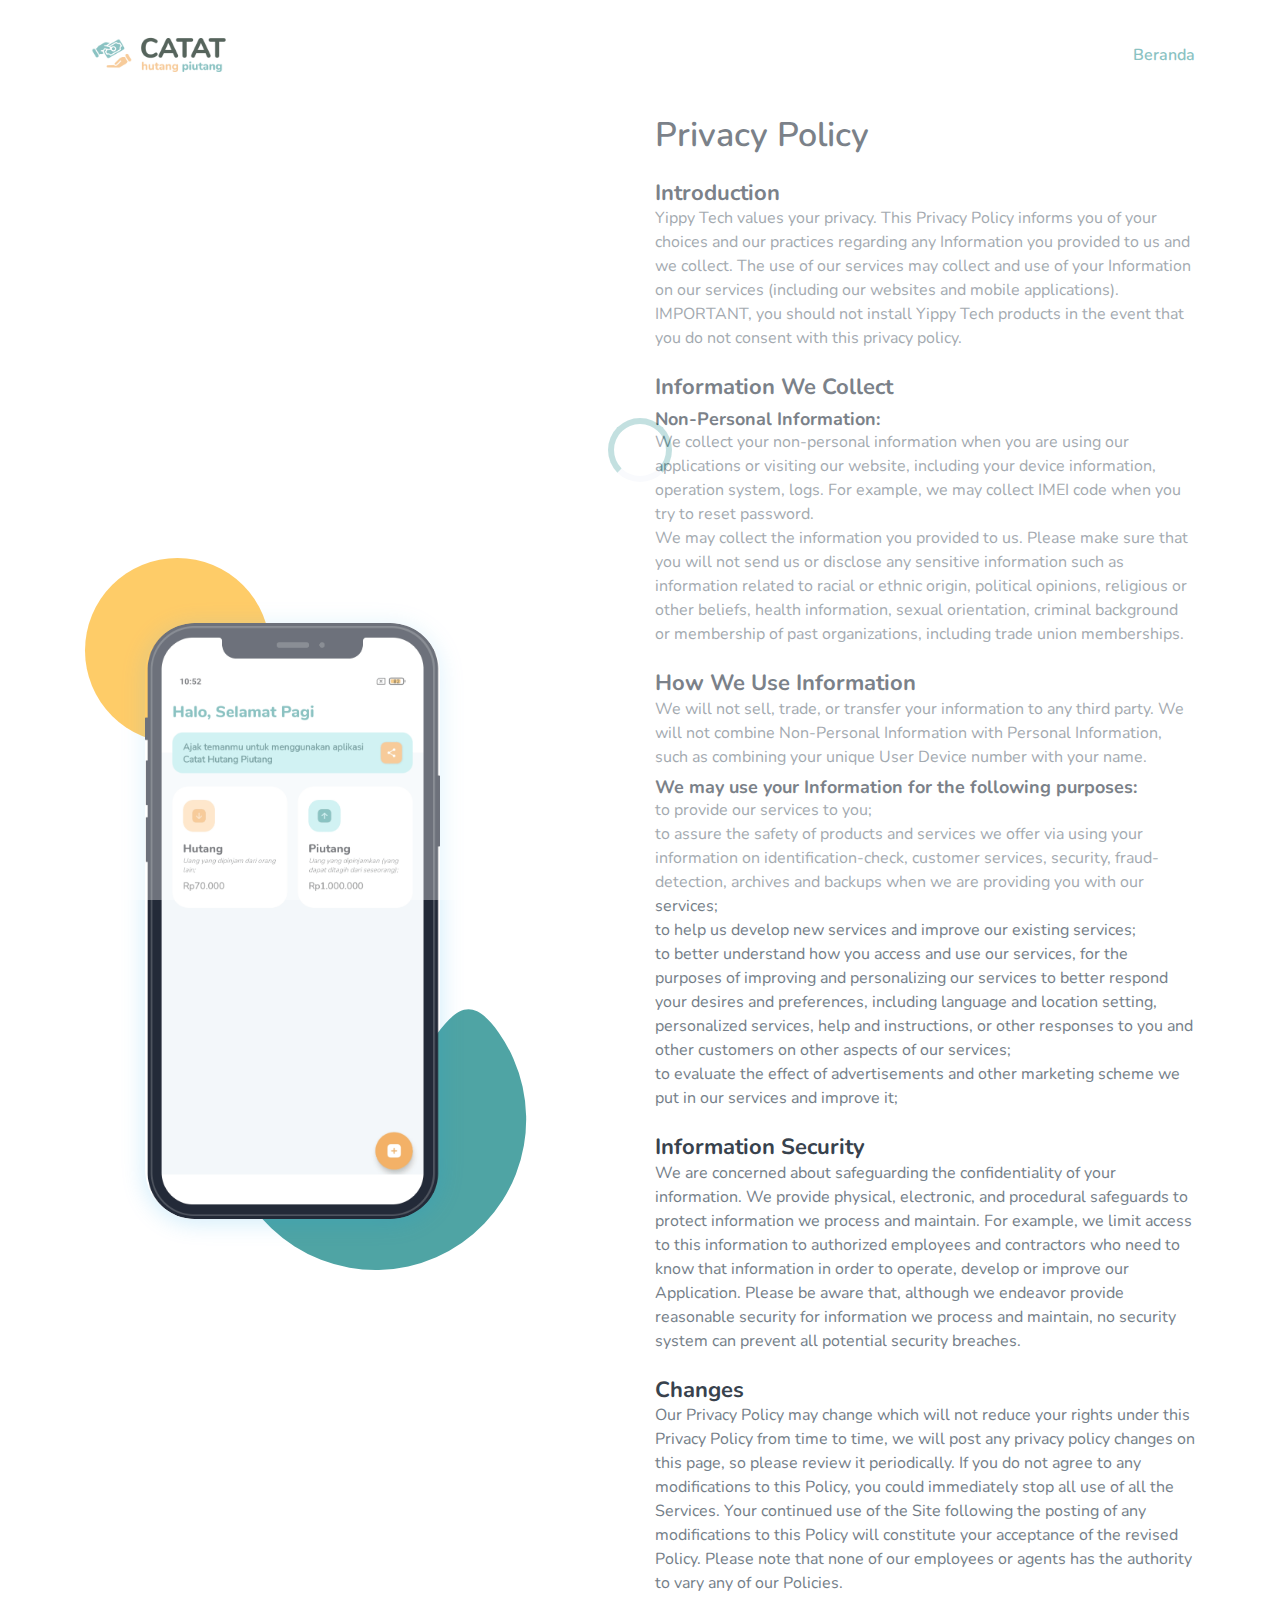
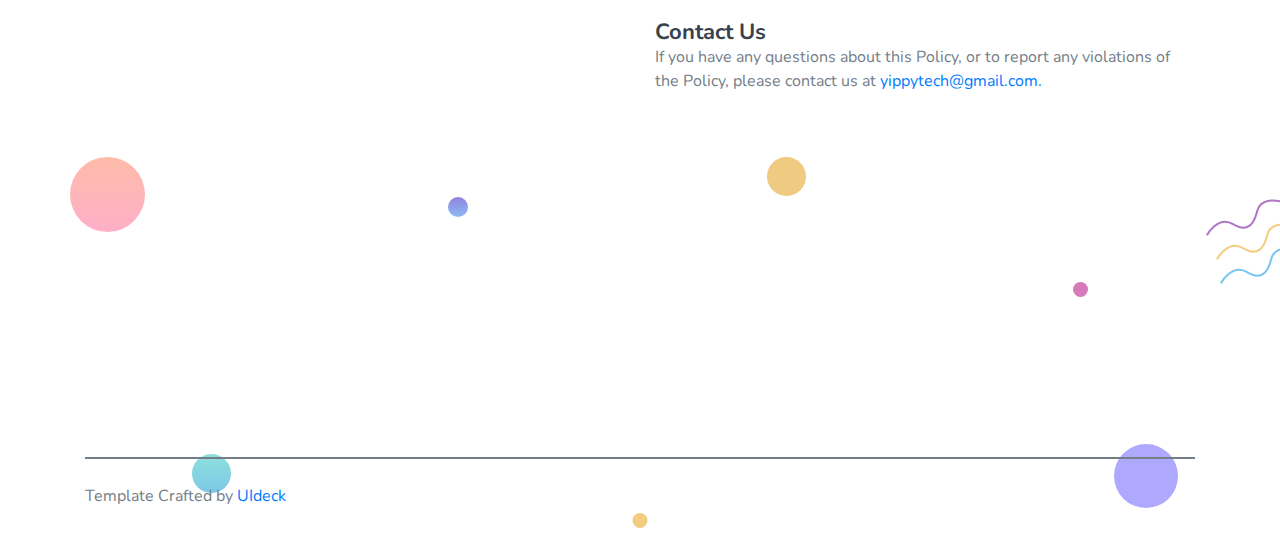
==== privacy/index.html @ f7b1babd "init" ====
<!doctype html>
<html class="no-js" lang="en">

<head>
    <meta charset="utf-8">    
    <title>Catat Hutang Piutang - Privacy Policy</title>
    <meta name="description" content="">
    <meta name="viewport" content="width=device-width, initial-scale=1">
    <link rel="shortcut icon" href="../assets/images/favicon.png" type="image/png">
    <link rel="stylesheet" href="../assets/css/animate.css">
    <link rel="stylesheet" href="../assets/css/lineicons.css">
    <link rel="stylesheet" href="../assets/css/bootstrap.min.css">
    <link rel="stylesheet" href="../assets/css/default.css">
    <link rel="stylesheet" href="../assets/css/style.css">    
</head>

<body>
    <div class="preloader">
        <div class="loader">
            <div class="ytp-spinner">
                <div class="ytp-spinner-container">
                    <div class="ytp-spinner-rotator">
                        <div class="ytp-spinner-left">
                            <div class="ytp-spinner-circle"></div>
                        </div>
                        <div class="ytp-spinner-right">
                            <div class="ytp-spinner-circle"></div>
                        </div>
                    </div>
                </div>
            </div>
        </div>
    </div>
    <header class="header-area">
        <div class="navbar-area">
            <div class="container">
                <div class="row">
                    <div class="col-lg-12">
                        <nav class="navbar navbar-expand-lg">
                            <a class="navbar-brand" href="https://yippytech.github.io/debt">
                                <img src="../assets/images/logo.png" alt="Logo">
                            </a>
                            <button class="navbar-toggler" type="button" data-toggle="collapse" data-target="#navbarSupportedContent" aria-controls="navbarSupportedContent" aria-expanded="false" aria-label="Toggle navigation">
                                <span class="toggler-icon"></span>
                                <span class="toggler-icon"></span>
                                <span class="toggler-icon"></span>
                            </button>

                            <div class="collapse navbar-collapse sub-menu-bar" id="navbarSupportedContent">
                                <ul id="nav" class="navbar-nav ml-auto">
                                    <li class="nav-item active">
                                        <a class="page-scroll" href="index.html">Beranda</a>
                                    </li>
                                </ul>
                            </div>
                        </nav>
                    </div>
                </div>
            </div>
        </div>

    </header>
    
    <section id="download" class="download-area pt-70 pb-40">
        <div class="container">
            <div class="row justify-content-center align-items-center">
                <div class="col-lg-6 col-md-9">
                    <div class="download-image mt-50 wow fadeInRightBig" data-wow-duration="1.3s" data-wow-delay="0.2s">
                        <img class="image" src="../assets/images/download-app.png" alt="download">
                        
                        <div class="download-shape-1"></div>
                        <div class="download-shape-2">
                            <img class="svg" src="../assets/images/download-shape.svg" alt="shape">
                        </div>
                    </div>
                </div>
                <div class="col-lg-6">
                    <div class="download-content mt-45 wow fadeInLeftBig" data-wow-duration="1.3s" data-wow-delay="0.5s">
                        <h3 class="download-title">Privacy Policy</h3>
                        <section class="mb-4 mt-4" id="item-1-1">
                            <h4 class="section-heading">Introduction</h4>
                            <p>Yippy Tech values your privacy. This Privacy Policy informs you of your choices and our practices regarding any Information you provided to us and we collect.
                                The use of our services may collect and use of your Information on our services (including our websites and mobile applications). IMPORTANT, you should not install Yippy Tech products in the event that you do not consent with this privacy policy.</p>
    
                        </section>
                        
                        <section class="mb-4" id="item-1-2">
                            <h4 class="section-heading">Information We Collect</h4>
                            <h5 class="mt-2">Non-Personal Information:</h5>
                            <p>We collect your non-personal information when you are using our applications or visiting our website, including your device information, operation system, logs. For example, we may collect IMEI code when you try to reset password.</p>
                            <p>We may collect the information you provided to us. Please make sure that you will not send us or disclose any sensitive information such as information related to racial or ethnic origin, political opinions, religious or other beliefs, health information, sexual orientation, criminal background or membership of past organizations, including trade union memberships. </p>
                        </section>
                        
                        <section class="mb-4" id="item-1-3">
                            <h4 class="section-heading">How We Use Information</h4>
                            <p>We will not sell, trade, or transfer your information to any third party. We will not combine Non-Personal Information with Personal Information, such as combining your unique User Device number with your name.</p>
                            <h5 class="mt-2">We may use your Information for the following purposes: </h5>
                            <ol>
                                <li>to provide our services to you;</li>
                                <li>to assure the safety of products and services we offer via using your information on identification-check, customer services, security, fraud-detection, archives and backups when we are providing you with our services;</li>
                                <li>to help us develop new services and improve our existing services;</li>
                                <li>to better understand how you access and use our services, for the purposes of improving and personalizing our services to better respond your desires and preferences, including language and location setting, personalized services, help and instructions, or other responses to you and other customers on other aspects of our services;</li>
                                <li>to evaluate the effect of advertisements and other marketing scheme we put in our services and improve it;</li>
                                <!-- <li>to verify software or administer software upgrades;</li> -->
                                <!-- <li>to allow you to participate in surveys about our products and services.</li> -->
                            </ol>		
                        </section><!--//section-->
                        
                        <section class="mb-4" id="item-1-4">
                            <h4 class="section-heading">Information Security</h4>
                            <p>We are concerned about safeguarding the confidentiality of your information. We provide physical, electronic, and procedural safeguards to protect information we process and maintain. For example, we limit access to this information to authorized employees and contractors who need to know that information in order to operate, develop or improve our Application. Please be aware that, although we endeavor provide reasonable security for information we process and maintain, no security system can prevent all potential security breaches.
                            </p>
                        </section><!--//section-->
    
                        <section class="mb-4" id="item-1-5">
                            <h4 class="section-heading">Changes</h4>
                            <p>Our Privacy Policy may change which will not reduce your rights under this Privacy Policy from time to time, we will post any privacy policy changes on this page, so please review it periodically. If you do not agree to any modifications to this Policy, you could immediately stop all use of all the Services. Your continued use of the Site following the posting of any modifications to this Policy will constitute your acceptance of the revised Policy. Please note that none of our employees or agents has the authority to vary any of our Policies.</p>
                        </section><!--//section-->
    
                        <section class="mb-4" id="item-1-6">
                            <h4 class="section-heading">Contact Us</h4>
                            <p>If you have any questions about this Policy, or to report any violations of the Policy, please contact us at <a href="mailto:yippytech@gmail.com">yippytech@gmail.com.</a></p>
                        </section><!--//section-->
                    </div>
                </div>
            </div>
        </div>
    </section>
    
    <footer id="footer" class="footer-area">
        
        <div class="footer-shape shape-1"></div>
        <div class="footer-shape shape-2"></div>
        <div class="footer-shape shape-3"></div>
        <div class="footer-shape shape-4"></div>
        <div class="footer-shape shape-5"></div>
        <div class="footer-shape shape-6"></div>
        <div class="footer-shape shape-7"></div>
        <div class="footer-shape shape-8">
            <img class="svg" src="../assets/images/footer-shape.svg" alt="Shape">
        </div>
        
        <div class="footer-widget pt-30 pb-80">
            <div class="container">
                <div class="row">
                    <div class="col-lg-4 col-md-6">
                        <div class="footer-about mt-50 wow fadeIn" data-wow-duration="1.3s" data-wow-delay="0.2s">
                            <a class="logo" href="#" >
                                <img src="../assets/images/logo.png" alt="Logo">
                            </a>
                            <p class="text">Biar ga lupa hutangin dan pinjem ke siapa aja :).</p>
                        </div>
                    </div> 
                    <div class="col-lg-5 col-md-6">
                        <div class="footer-link d-flex flex-wrap">
                            <div class="footer-link-wrapper mt-45 wow fadeIn" data-wow-duration="1.3s" data-wow-delay="0.4s">
                                <div class="footer-title">
                                    <h3 class="title">Link</h3>
                                </div>
                                <ul class="link">
                                    <li><a class="" href="https://yippytech.github.io/debt#home">Beranda</a></li>
                                    <li><a class="" href="https://yippytech.github.io/debt#why">Why</a></li>
                                    <li><a class="" href="https://yippytech.github.io/debt#about">Tentang</a></li>
                                </ul>
                            </div>
                            
                            <div class="footer-link-wrapper mt-45 wow fadeIn" data-wow-duration="1.3s" data-wow-delay="0.6s">
                                <div class="footer-title">
                                    <h3 class="title">Support</h3>
                                </div>
                                <ul class="link">
                                    <li><a class="" href="#">Privacy Policy</a></li>
                                </ul>
                            </div>
                        </div>
                    </div>
                    <div class="col-lg-3 col-md-6">
                        <div class="footer-contact mt-45 wow fadeIn" data-wow-duration="1.3s" data-wow-delay="0.8s">
                            <div class="footer-title">
                                <h3 class="title">Hubungi Kami</h3>
                            </div>
                            <ul class="contact-list">
                                <li>
                                    <div class="contact-info d-flex">
                                        <div class="info-content media-body">
                                            <p class="text"><a href="mailto:yippytech@gmail.com"><i class="lni lni-envelope"></i> yippytech@gmail.com</a></p>
                                        </div>
                                    </div>
                                </li>    
                            </ul>
                        </div>
                    </div>
                </div>
            </div>
        </div>
        
        <div class="footer-copyright">
            <div class="container">
                <div class="row">
                    <div class="col-lg-12">
                        <div class="copyright d-sm-flex justify-content-between">
                            <div class="copyright-text text-center">
                                <p class="text">Template Crafted by <a rel="nofollow" href="https://uideck.com">UIdeck</a></p>
                            </div>                        
                        </div>
                    </div>
                </div>
            </div>
        </div>
    </footer>
    <a href="#" class="back-to-top"><i class="lni lni-chevron-up"></i></a>

    <script src="../assets/js/vendor/jquery-1.12.4.min.js"></script>
    <script src="../assets/js/vendor/modernizr-3.7.1.min.js"></script>
    <script src="../assets/js/popper.min.js"></script>
    <script src="../assets/js/wow.min.js"></script>
    <script src="../assets/js/jquery.easing.min.js"></script>
    <script src="../assets/js/scrolling-nav.js"></script>
    <script src="../assets/js/main.js"></script>
    
</body>

</html>
---- assets/css/default.css ----
/* Deafult Margin & Padding */
/*-- Margin Top --*/
.mt-5 {
	margin-top: 5px;
}
.mt-10 {
	margin-top: 10px;
}
.mt-15 {
	margin-top: 15px;
}
.mt-20 {
	margin-top: 20px;
}
.mt-25 {
	margin-top: 25px;
}
.mt-30 {
	margin-top: 30px;
}
.mt-35 {
	margin-top: 35px;
}
.mt-40 {
	margin-top: 40px;
}
.mt-45 {
	margin-top: 45px;
}
.mt-50 {
	margin-top: 50px;
}
.mt-55 {
	margin-top: 55px;
}
.mt-60 {
	margin-top: 60px;
}
.mt-65 {
	margin-top: 65px;
}
.mt-70 {
	margin-top: 70px;
}
.mt-75 {
	margin-top: 75px;
}
.mt-80 {
	margin-top: 80px;
}
.mt-85 {
	margin-top: 85px;
}
.mt-90 {
	margin-top: 90px;
}
.mt-95 {
	margin-top: 95px;
}
.mt-100 {
	margin-top: 100px;
}
.mt-105 {
	margin-top: 105px;
}
.mt-110 {
	margin-top: 110px;
}
.mt-115 {
	margin-top: 115px;
}
.mt-120 {
	margin-top: 120px;
}
.mt-125 {
	margin-top: 125px;
}
.mt-130 {
	margin-top: 130px;
}
.mt-135 {
	margin-top: 135px;
}
.mt-140 {
	margin-top: 140px;
}
.mt-145 {
	margin-top: 145px;
}
.mt-150 {
	margin-top: 150px;
}
.mt-155 {
	margin-top: 155px;
}
.mt-160 {
	margin-top: 160px;
}
.mt-165 {
	margin-top: 165px;
}
.mt-170 {
	margin-top: 170px;
}
.mt-175 {
	margin-top: 175px;
}
.mt-180 {
	margin-top: 180px;
}
.mt-185 {
	margin-top: 185px;
}
.mt-190 {
	margin-top: 190px;
}
.mt-195 {
	margin-top: 195px;
}
.mt-200 {
	margin-top: 200px;
}
/*-- Margin Bottom --*/

.mb-5 {
	margin-bottom: 5px;
}
.mb-10 {
	margin-bottom: 10px;
}
.mb-15 {
	margin-bottom: 15px;
}
.mb-20 {
	margin-bottom: 20px;
}
.mb-25 {
	margin-bottom: 25px;
}
.mb-30 {
	margin-bottom: 30px;
}
.mb-35 {
	margin-bottom: 35px;
}
.mb-40 {
	margin-bottom: 40px;
}
.mb-45 {
	margin-bottom: 45px;
}
.mb-50 {
	margin-bottom: 50px;
}
.mb-55 {
	margin-bottom: 55px;
}
.mb-60 {
	margin-bottom: 60px;
}
.mb-65 {
	margin-bottom: 65px;
}
.mb-70 {
	margin-bottom: 70px;
}
.mb-75 {
	margin-bottom: 75px;
}
.mb-80 {
	margin-bottom: 80px;
}
.mb-85 {
	margin-bottom: 85px;
}
.mb-90 {
	margin-bottom: 90px;
}
.mb-95 {
	margin-bottom: 95px;
}
.mb-100 {
	margin-bottom: 100px;
}
.mb-105 {
	margin-bottom: 105px;
}
.mb-110 {
	margin-bottom: 110px;
}
.mb-115 {
	margin-bottom: 115px;
}
.mb-120 {
	margin-bottom: 120px;
}
.mb-125 {
	margin-bottom: 125px;
}
.mb-130 {
	margin-bottom: 130px;
}
.mb-135 {
	margin-bottom: 135px;
}
.mb-140 {
	margin-bottom: 140px;
}
.mb-145 {
	margin-bottom: 145px;
}
.mb-150 {
	margin-bottom: 150px;
}
.mb-155 {
	margin-bottom: 155px;
}
.mb-160 {
	margin-bottom: 160px;
}
.mb-165 {
	margin-bottom: 165px;
}
.mb-170 {
	margin-bottom: 170px;
}
.mb-175 {
	margin-bottom: 175px;
}
.mb-180 {
	margin-bottom: 180px;
}
.mb-185 {
	margin-bottom: 185px;
}
.mb-190 {
	margin-bottom: 190px;
}
.mb-195 {
	margin-bottom: 195px;
}
.mb-200 {
	margin-bottom: 200px;
}
/*-- margin left --*/
.ml-5 {
	margin-left: 5px;
}
.ml-10 {
	margin-left: 10px;
}
.ml-15 {
	margin-left: 15px;
}
.ml-20 {
	margin-left: 20px;
}
.ml-25 {
	margin-left: 25px;
}
.ml-30 {
	margin-left: 30px;
}
.ml-35 {
	margin-left: 35px;
}
.ml-40 {
	margin-left: 40px;
}
.ml-45 {
	margin-left: 45px;
}
.ml-50 {
	margin-left: 50px;
}
.ml-55 {
	margin-left: 55px;
}
.ml-60 {
	margin-left: 60px;
}
.ml-65 {
	margin-left: 65px;
}
.ml-70 {
	margin-left: 70px;
}
.ml-75 {
	margin-left: 75px;
}
.ml-80 {
	margin-left: 80px;
}
.ml-85 {
	margin-left: 85px;
}
.ml-90 {
	margin-left: 90px;
}
.ml-95 {
	margin-left: 95px;
}
.ml-100 {
	margin-left: 100px;
}
.ml-105 {
	margin-left: 105px;
}
.ml-110 {
	margin-left: 110px;
}
.ml-115 {
	margin-left: 115px;
}
.ml-120 {
	margin-left: 120px;
}
.ml-125 {
	margin-left: 125px;
}
.ml-130 {
	margin-left: 130px;
}
.ml-135 {
	margin-left: 135px;
}
.ml-140 {
	margin-left: 140px;
}
.ml-145 {
	margin-left: 145px;
}
.ml-150 {
	margin-left: 150px;
}
.ml-155 {
	margin-left: 155px;
}
.ml-160 {
	margin-left: 160px;
}
.ml-165 {
	margin-left: 165px;
}
.ml-170 {
	margin-left: 170px;
}
.ml-175 {
	margin-left: 175px;
}
.ml-180 {
	margin-left: 180px;
}
.ml-185 {
	margin-left: 185px;
}
.ml-190 {
	margin-left: 190px;
}
.ml-195 {
	margin-left: 195px;
}
.ml-200 {
	margin-left: 200px;
}
/*-- margin right --*/
.mr-5 {
	margin-right: 5px;
}
.mr-10 {
	margin-right: 10px;
}
.mr-15 {
	margin-right: 15px;
}
.mr-20 {
	margin-right: 20px;
}
.mr-25 {
	margin-right: 25px;
}
.mr-30 {
	margin-right: 30px;
}
.mr-35 {
	margin-right: 35px;
}
.mr-40 {
	margin-right: 40px;
}
.mr-45 {
	margin-right: 45px;
}
.mr-50 {
	margin-right: 50px;
}
.mr-55 {
	margin-right: 55px;
}
.mr-60 {
	margin-right: 60px;
}
.mr-65 {
	margin-right: 65px;
}
.mr-70 {
	margin-right: 70px;
}
.mr-75 {
	margin-right: 75px;
}
.mr-80 {
	margin-right: 80px;
}
.mr-85 {
	margin-right: 85px;
}
.mr-90 {
	margin-right: 90px;
}
.mr-95 {
	margin-right: 95px;
}
.mr-100 {
	margin-right: 100px;
}
.mr-105 {
	margin-right: 105px;
}
.mr-110 {
	margin-right: 110px;
}
.mr-115 {
	margin-right: 115px;
}
.mr-120 {
	margin-right: 120px;
}
.mr-125 {
	margin-right: 125px;
}
.mr-130 {
	margin-right: 130px;
}
.mr-135 {
	margin-right: 135px;
}
.mr-140 {
	margin-right: 140px;
}
.mr-145 {
	margin-right: 145px;
}
.mr-150 {
	margin-right: 150px;
}
.mr-155 {
	margin-right: 155px;
}
.mr-160 {
	margin-right: 160px;
}
.mr-165 {
	margin-right: 165px;
}
.mr-170 {
	margin-right: 170px;
}
.mr-175 {
	margin-right: 175px;
}
.mr-180 {
	margin-right: 180px;
}
.mr-185 {
	margin-right: 185px;
}
.mr-190 {
	margin-right: 190px;
}
.mr-195 {
	margin-right: 195px;
}
.mr-200 {
	margin-right: 200px;
}


/*-- Padding Top --*/

.pt-5 {
	padding-top: 5px;
}
.pt-10 {
	padding-top: 10px;
}
.pt-15 {
	padding-top: 15px;
}
.pt-20 {
	padding-top: 20px;
}
.pt-25 {
	padding-top: 25px;
}
.pt-30 {
	padding-top: 30px;
}
.pt-35 {
	padding-top: 35px;
}
.pt-40 {
	padding-top: 40px;
}
.pt-45 {
	padding-top: 45px;
}
.pt-50 {
	padding-top: 50px;
}
.pt-55 {
	padding-top: 55px;
}
.pt-60 {
	padding-top: 60px;
}
.pt-65 {
	padding-top: 65px;
}
.pt-70 {
	padding-top: 70px;
}
.pt-75 {
	padding-top: 75px;
}
.pt-80 {
	padding-top: 80px;
}
.pt-85 {
	padding-top: 85px;
}
.pt-90 {
	padding-top: 90px;
}
.pt-95 {
	padding-top: 95px;
}
.pt-100 {
	padding-top: 100px;
}
.pt-105 {
	padding-top: 105px;
}
.pt-110 {
	padding-top: 110px;
}
.pt-115 {
	padding-top: 115px;
}
.pt-120 {
	padding-top: 120px;
}
.pt-125 {
	padding-top: 125px;
}
.pt-130 {
	padding-top: 130px;
}
.pt-135 {
	padding-top: 135px;
}
.pt-140 {
	padding-top: 140px;
}
.pt-145 {
	padding-top: 145px;
}
.pt-150 {
	padding-top: 150px;
}
.pt-155 {
	padding-top: 155px;
}
.pt-160 {
	padding-top: 160px;
}
.pt-165 {
	padding-top: 165px;
}
.pt-170 {
	padding-top: 170px;
}
.pt-175 {
	padding-top: 175px;
}
.pt-180 {
	padding-top: 180px;
}
.pt-185 {
	padding-top: 185px;
}
.pt-190 {
	padding-top: 190px;
}
.pt-195 {
	padding-top: 195px;
}
.pt-200 {
	padding-top: 200px;
}
/*-- Padding Bottom --*/

.pb-5 {
	padding-bottom: 5px;
}
.pb-10 {
	padding-bottom: 10px;
}
.pb-15 {
	padding-bottom: 15px;
}
.pb-20 {
	padding-bottom: 20px;
}
.pb-25 {
	padding-bottom: 25px;
}
.pb-30 {
	padding-bottom: 30px;
}
.pb-35 {
	padding-bottom: 35px;
}
.pb-40 {
	padding-bottom: 40px;
}
.pb-45 {
	padding-bottom: 45px;
}
.pb-50 {
	padding-bottom: 50px;
}
.pb-55 {
	padding-bottom: 55px;
}
.pb-60 {
	padding-bottom: 60px;
}
.pb-65 {
	padding-bottom: 65px;
}
.pb-70 {
	padding-bottom: 70px;
}
.pb-75 {
	padding-bottom: 75px;
}
.pb-80 {
	padding-bottom: 80px;
}
.pb-85 {
	padding-bottom: 85px;
}
.pb-90 {
	padding-bottom: 90px;
}
.pb-95 {
	padding-bottom: 95px;
}
.pb-100 {
	padding-bottom: 100px;
}
.pb-105 {
	padding-bottom: 105px;
}
.pb-110 {
	padding-bottom: 110px;
}
.pb-115 {
	padding-bottom: 115px;
}
.pb-120 {
	padding-bottom: 120px;
}
.pb-125 {
	padding-bottom: 125px;
}
.pb-130 {
	padding-bottom: 130px;
}
.pb-135 {
	padding-bottom: 135px;
}
.pb-140 {
	padding-bottom: 140px;
}
.pb-145 {
	padding-bottom: 145px;
}
.pb-150 {
	padding-bottom: 150px;
}
.pb-155 {
	padding-bottom: 155px;
}
.pb-160 {
	padding-bottom: 160px;
}
.pb-165 {
	padding-bottom: 165px;
}
.pb-170 {
	padding-bottom: 170px;
}
.pb-175 {
	padding-bottom: 175px;
}
.pb-180 {
	padding-bottom: 180px;
}
.pb-185 {
	padding-bottom: 185px;
}
.pb-190 {
	padding-bottom: 190px;
}
.pb-195 {
	padding-bottom: 195px;
}
.pb-200 {
	padding-bottom: 200px;
}

/*-- Padding left --*/

.pl-0 {
	padding-left: 0px;
}
.pl-5 {
	padding-left: 5px;
}
.pl-10 {
	padding-left: 10px;
}
.pl-15 {
	padding-left: 15px;
}
.pl-20 {
	padding-left: 20px;
}
.pl-25 {
	padding-left: 25px;
}
.pl-30 {
	padding-left: 30px;
}
.pl-35 {
	padding-left: 35px;
}
.pl-40 {
	padding-left: 40px;
}
.pl-45 {
	padding-left: 45px;
}
.pl-50 {
	padding-left: 50px;
}
.pl-55 {
	padding-left: 55px;
}
.pl-60 {
	padding-left: 60px;
}
.pl-65 {
	padding-left: 65px;
}
.pl-70 {
	padding-left: 70px;
}
.pl-75 {
	padding-left: 75px;
}
.pl-80 {
	padding-left: 80px;
}
.pl-85 {
	padding-left: 85px;
}
.pl-90 {
	padding-left: 90px;
}
.pl-100 {
	padding-left: 100px;
}
.pl-105 {
	padding-left: 105px;
}
.pl-110 {
	padding-left: 110px;
}
.pl-115 {
	padding-left: 115px;
}
.pl-120 {
	padding-left: 120px;
}
.pl-125 {
	padding-left: 125px;
}
/*-- Padding right --*/

.pr-0 {
	padding-right: 0px;
}
.pr-5 {
	padding-right: 5px;
}
.pr-10 {
	padding-right: 10px;
}
.pr-15 {
	padding-right: 15px;
}
.pr-20 {
	padding-right: 20px;
}
.pr-25 {
	padding-right: 25px;
}
.pr-30 {
	padding-right: 30px;
}
.pr-35 {
	padding-right: 35px;
}
.pr-40 {
	padding-right: 40px;
}
.pr-45 {
	padding-right: 45px;
}
.pr-50 {
	padding-right: 50px;
}
.pr-55 {
	padding-right: 55px;
}
.pr-60 {
	padding-right: 60px;
}
.pr-65 {
	padding-right: 65px;
}
.pr-70 {
	padding-right: 70px;
}
.pr-75 {
	padding-right: 75px;
}
.pr-80 {
	padding-right: 80px;
}
.pr-85 {
	padding-right: 85px;
}
.pr-90 {
	padding-right: 90px;
}
.pr-95 {
	padding-right: 95px;
}
.pr-100 {
	padding-right: 100px;
}
.pr-105 {
	padding-right: 105px;
}
/* Background Color */

.gray-bg {
	background: #f6f6f6;
}
.white-bg {
	background: #fff;
}
.black-bg {
	background: #222;
}
/* Color */

.white {
	color: #fff;
}
.black {
	color: #222;
}
/* black overlay */

[data-overlay] {
	position: relative;
}
[data-overlay]::before {
	background: #000 none repeat scroll 0 0;
	content: "";
	height: 100%;
	left: 0;
	position: absolute;
	top: 0;
	width: 100%;
	z-index: 1;
}
[data-overlay="3"]::before {
	opacity: 0.3;
}
[data-overlay="4"]::before {
	opacity: 0.4;
}
[data-overlay="5"]::before {
	opacity: 0.5;
}
[data-overlay="6"]::before {
	opacity: 0.6;
}
[data-overlay="7"]::before {
	opacity: 0.7;
}
[data-overlay="8"]::before {
	opacity: 0.8;
}
[data-overlay="9"]::before {
	opacity: 0.9;
}
---- assets/css/style.css ----
/*-----------------------------------------------------------------------------------

    Template Name: AppLand
    Template URI: uideck.com/templates/appland
    Support: https://uideck.com/support/
    Version: 1.0

-----------------------------------------------------------------------------------

    CSS INDEX
    ===================

    01. Theme default CSS
	02. Header
    03. Hero
	04. Footer

-----------------------------------------------------------------------------------*/
/*===========================
      01.COMMON css 
===========================*/
@import url("https://fonts.googleapis.com/css?family=Nunito:300,400,600,700&display=swap");
body {
  font-family: "Nunito", sans-serif;
  font-weight: normal;
  font-style: normal;
  color: #747E88;
  overflow-x: hidden; }

* {
  margin: 0;
  padding: 0;
  -webkit-box-sizing: border-box;
  -moz-box-sizing: border-box;
  box-sizing: border-box; }

img {
  max-width: 100%; }

a:focus,
input:focus,
textarea:focus,
button:focus {
  text-decoration: none;
  outline: none; }

a:focus,
a:hover {
  text-decoration: none; }

i,
span,
a {
  display: inline-block; }

audio,
canvas,
iframe,
img,
svg,
video {
  vertical-align: middle; }

h1,
h2,
h3,
h4,
h5,
h6 {
  font-family: "Nunito", sans-serif;
  font-weight: 700;
  color: #38424D;
  margin: 0px; }

h1 {
  font-size: 48px; }

h2 {
  font-size: 36px; }

h3 {
  font-size: 28px; }

h4 {
  font-size: 22px; }

h5 {
  font-size: 18px; }

h6 {
  font-size: 16px; }

ul, ol {
  margin: 0px;
  padding: 0px;
  list-style-type: none; }

p {
  font-size: 16px;
  font-weight: 400;
  line-height: 24px;
  color: #747E88;
  margin: 0px; }

.bg_cover {
  background-position: center center;
  background-size: cover;
  background-repeat: no-repeat;
  width: 100%;
  height: 100%; }

/*===== All Button Style =====*/
.main-btn {
  display: inline-block;
  font-weight: 500;
  text-align: center;
  white-space: nowrap;
  vertical-align: middle;
  -webkit-user-select: none;
  -moz-user-select: none;
  -ms-user-select: none;
  user-select: none;
  border: 2px solid #4FA4A4;
  padding: 0 25px;
  font-size: 16px;
  height: 55px;
  line-height: 51px;
  border-radius: 5px;
  color: #fff;
  cursor: pointer;
  z-index: 5;
  -webkit-transition: all 0.4s ease-out 0s;
  -moz-transition: all 0.4s ease-out 0s;
  -ms-transition: all 0.4s ease-out 0s;
  -o-transition: all 0.4s ease-out 0s;
  transition: all 0.4s ease-out 0s;
  background-color: #4FA4A4; }
  .main-btn:hover {
    background-color: rgba(8, 152, 231, 0.7);
    color: #fff;
    border-color: transparent; }
  .main-btn.main-btn-2 {
    background-color: transparent;
    color: #525A63;
    border-color: #525A63; }
    .main-btn.main-btn-2:hover {
      background-color: rgba(82, 90, 99, 0.5);
      color: #525A63; }

@keyframes animation1 {
  0% {
    -webkit-transform: scale(1);
    -moz-transform: scale(1);
    -ms-transform: scale(1);
    -o-transform: scale(1);
    transform: scale(1); }
  50% {
    -webkit-transform: scale(1.2);
    -moz-transform: scale(1.2);
    -ms-transform: scale(1.2);
    -o-transform: scale(1.2);
    transform: scale(1.2); }
  100% {
    -webkit-transform: scale(1);
    -moz-transform: scale(1);
    -ms-transform: scale(1);
    -o-transform: scale(1);
    transform: scale(1); } }

@-webkit-keyframes animation1 {
  0% {
    -webkit-transform: scale(1);
    -moz-transform: scale(1);
    -ms-transform: scale(1);
    -o-transform: scale(1);
    transform: scale(1); }
  50% {
    -webkit-transform: scale(1.2);
    -moz-transform: scale(1.2);
    -ms-transform: scale(1.2);
    -o-transform: scale(1.2);
    transform: scale(1.2); }
  100% {
    -webkit-transform: scale(1);
    -moz-transform: scale(1);
    -ms-transform: scale(1);
    -o-transform: scale(1);
    transform: scale(1); } }

/*===== All Section Title Style =====*/
.section-title .title {
  font-size: 35px;
  font-weight: 600; }
  @media (max-width: 767px) {
    .section-title .title {
      font-size: 22px; } }
  @media only screen and (min-width: 576px) and (max-width: 767px) {
    .section-title .title {
      font-size: 26px; } }

.section-title .text {
  margin-top: 20px; }

/*===== All Slick Slide Outline Style =====*/
.slick-slide {
  outline: 0; }

/*===== All Preloader Style =====*/
.preloader {
  /* Body Overlay */
  position: fixed;
  top: 0;
  left: 0;
  display: table;
  height: 100%;
  width: 100%;
  /* Change Background Color */
  background: #fff;
  z-index: 99999; }
  .preloader .loader {
    display: table-cell;
    vertical-align: middle;
    text-align: center; }
    .preloader .loader .ytp-spinner {
      position: absolute;
      left: 50%;
      top: 50%;
      width: 64px;
      margin-left: -32px;
      z-index: 18;
      pointer-events: none; }
      .preloader .loader .ytp-spinner .ytp-spinner-container {
        pointer-events: none;
        position: absolute;
        width: 100%;
        padding-bottom: 100%;
        top: 50%;
        left: 50%;
        margin-top: -50%;
        margin-left: -50%;
        -webkit-animation: ytp-spinner-linspin 1568.23529647ms linear infinite;
        -moz-animation: ytp-spinner-linspin 1568.23529647ms linear infinite;
        -o-animation: ytp-spinner-linspin 1568.23529647ms linear infinite;
        animation: ytp-spinner-linspin 1568.23529647ms linear infinite; }
        .preloader .loader .ytp-spinner .ytp-spinner-container .ytp-spinner-rotator {
          position: absolute;
          width: 100%;
          height: 100%;
          -webkit-animation: ytp-spinner-easespin 5332ms cubic-bezier(0.4, 0, 0.2, 1) infinite both;
          -moz-animation: ytp-spinner-easespin 5332ms cubic-bezier(0.4, 0, 0.2, 1) infinite both;
          -o-animation: ytp-spinner-easespin 5332ms cubic-bezier(0.4, 0, 0.2, 1) infinite both;
          animation: ytp-spinner-easespin 5332ms cubic-bezier(0.4, 0, 0.2, 1) infinite both; }
          .preloader .loader .ytp-spinner .ytp-spinner-container .ytp-spinner-rotator .ytp-spinner-left {
            position: absolute;
            top: 0;
            left: 0;
            bottom: 0;
            overflow: hidden;
            right: 50%; }
          .preloader .loader .ytp-spinner .ytp-spinner-container .ytp-spinner-rotator .ytp-spinner-right {
            position: absolute;
            top: 0;
            right: 0;
            bottom: 0;
            overflow: hidden;
            left: 50%; }
    .preloader .loader .ytp-spinner-circle {
      box-sizing: border-box;
      position: absolute;
      width: 200%;
      height: 100%;
      border-style: solid;
      /* Spinner Color */
      border-color: #4FA4A4 #4FA4A4 #eceff8;
      border-radius: 50%;
      border-width: 6px; }
    .preloader .loader .ytp-spinner-left .ytp-spinner-circle {
      left: 0;
      right: -100%;
      border-right-color: #eceff8;
      -webkit-animation: ytp-spinner-left-spin 1333ms cubic-bezier(0.4, 0, 0.2, 1) infinite both;
      -moz-animation: ytp-spinner-left-spin 1333ms cubic-bezier(0.4, 0, 0.2, 1) infinite both;
      -o-animation: ytp-spinner-left-spin 1333ms cubic-bezier(0.4, 0, 0.2, 1) infinite both;
      animation: ytp-spinner-left-spin 1333ms cubic-bezier(0.4, 0, 0.2, 1) infinite both; }
    .preloader .loader .ytp-spinner-right .ytp-spinner-circle {
      left: -100%;
      right: 0;
      border-left-color: #eceff8;
      -webkit-animation: ytp-right-spin 1333ms cubic-bezier(0.4, 0, 0.2, 1) infinite both;
      -moz-animation: ytp-right-spin 1333ms cubic-bezier(0.4, 0, 0.2, 1) infinite both;
      -o-animation: ytp-right-spin 1333ms cubic-bezier(0.4, 0, 0.2, 1) infinite both;
      animation: ytp-right-spin 1333ms cubic-bezier(0.4, 0, 0.2, 1) infinite both; }

/* Preloader Animations */
@-webkit-keyframes ytp-spinner-linspin {
  to {
    -webkit-transform: rotate(360deg);
    -moz-transform: rotate(360deg);
    -ms-transform: rotate(360deg);
    -o-transform: rotate(360deg);
    transform: rotate(360deg); } }

@keyframes ytp-spinner-linspin {
  to {
    -webkit-transform: rotate(360deg);
    -moz-transform: rotate(360deg);
    -ms-transform: rotate(360deg);
    -o-transform: rotate(360deg);
    transform: rotate(360deg); } }

@-webkit-keyframes ytp-spinner-easespin {
  12.5% {
    -webkit-transform: rotate(135deg);
    -moz-transform: rotate(135deg);
    -ms-transform: rotate(135deg);
    -o-transform: rotate(135deg);
    transform: rotate(135deg); }
  25% {
    -webkit-transform: rotate(270deg);
    -moz-transform: rotate(270deg);
    -ms-transform: rotate(270deg);
    -o-transform: rotate(270deg);
    transform: rotate(270deg); }
  37.5% {
    -webkit-transform: rotate(405deg);
    -moz-transform: rotate(405deg);
    -ms-transform: rotate(405deg);
    -o-transform: rotate(405deg);
    transform: rotate(405deg); }
  50% {
    -webkit-transform: rotate(540deg);
    -moz-transform: rotate(540deg);
    -ms-transform: rotate(540deg);
    -o-transform: rotate(540deg);
    transform: rotate(540deg); }
  62.5% {
    -webkit-transform: rotate(675deg);
    -moz-transform: rotate(675deg);
    -ms-transform: rotate(675deg);
    -o-transform: rotate(675deg);
    transform: rotate(675deg); }
  75% {
    -webkit-transform: rotate(810deg);
    -moz-transform: rotate(810deg);
    -ms-transform: rotate(810deg);
    -o-transform: rotate(810deg);
    transform: rotate(810deg); }
  87.5% {
    -webkit-transform: rotate(945deg);
    -moz-transform: rotate(945deg);
    -ms-transform: rotate(945deg);
    -o-transform: rotate(945deg);
    transform: rotate(945deg); }
  to {
    -webkit-transform: rotate(1080deg);
    -moz-transform: rotate(1080deg);
    -ms-transform: rotate(1080deg);
    -o-transform: rotate(1080deg);
    transform: rotate(1080deg); } }

@keyframes ytp-spinner-easespin {
  12.5% {
    -webkit-transform: rotate(135deg);
    -moz-transform: rotate(135deg);
    -ms-transform: rotate(135deg);
    -o-transform: rotate(135deg);
    transform: rotate(135deg); }
  25% {
    -webkit-transform: rotate(270deg);
    -moz-transform: rotate(270deg);
    -ms-transform: rotate(270deg);
    -o-transform: rotate(270deg);
    transform: rotate(270deg); }
  37.5% {
    -webkit-transform: rotate(405deg);
    -moz-transform: rotate(405deg);
    -ms-transform: rotate(405deg);
    -o-transform: rotate(405deg);
    transform: rotate(405deg); }
  50% {
    -webkit-transform: rotate(540deg);
    -moz-transform: rotate(540deg);
    -ms-transform: rotate(540deg);
    -o-transform: rotate(540deg);
    transform: rotate(540deg); }
  62.5% {
    -webkit-transform: rotate(675deg);
    -moz-transform: rotate(675deg);
    -ms-transform: rotate(675deg);
    -o-transform: rotate(675deg);
    transform: rotate(675deg); }
  75% {
    -webkit-transform: rotate(810deg);
    -moz-transform: rotate(810deg);
    -ms-transform: rotate(810deg);
    -o-transform: rotate(810deg);
    transform: rotate(810deg); }
  87.5% {
    -webkit-transform: rotate(945deg);
    -moz-transform: rotate(945deg);
    -ms-transform: rotate(945deg);
    -o-transform: rotate(945deg);
    transform: rotate(945deg); }
  to {
    -webkit-transform: rotate(1080deg);
    -moz-transform: rotate(1080deg);
    -ms-transform: rotate(1080deg);
    -o-transform: rotate(1080deg);
    transform: rotate(1080deg); } }

@-webkit-keyframes ytp-spinner-left-spin {
  0% {
    -webkit-transform: rotate(130deg);
    -moz-transform: rotate(130deg);
    -ms-transform: rotate(130deg);
    -o-transform: rotate(130deg);
    transform: rotate(130deg); }
  50% {
    -webkit-transform: rotate(-5deg);
    -moz-transform: rotate(-5deg);
    -ms-transform: rotate(-5deg);
    -o-transform: rotate(-5deg);
    transform: rotate(-5deg); }
  to {
    -webkit-transform: rotate(130deg);
    -moz-transform: rotate(130deg);
    -ms-transform: rotate(130deg);
    -o-transform: rotate(130deg);
    transform: rotate(130deg); } }

@keyframes ytp-spinner-left-spin {
  0% {
    -webkit-transform: rotate(130deg);
    -moz-transform: rotate(130deg);
    -ms-transform: rotate(130deg);
    -o-transform: rotate(130deg);
    transform: rotate(130deg); }
  50% {
    -webkit-transform: rotate(-5deg);
    -moz-transform: rotate(-5deg);
    -ms-transform: rotate(-5deg);
    -o-transform: rotate(-5deg);
    transform: rotate(-5deg); }
  to {
    -webkit-transform: rotate(130deg);
    -moz-transform: rotate(130deg);
    -ms-transform: rotate(130deg);
    -o-transform: rotate(130deg);
    transform: rotate(130deg); } }

@-webkit-keyframes ytp-right-spin {
  0% {
    -webkit-transform: rotate(-130deg);
    -moz-transform: rotate(-130deg);
    -ms-transform: rotate(-130deg);
    -o-transform: rotate(-130deg);
    transform: rotate(-130deg); }
  50% {
    -webkit-transform: rotate(5deg);
    -moz-transform: rotate(5deg);
    -ms-transform: rotate(5deg);
    -o-transform: rotate(5deg);
    transform: rotate(5deg); }
  to {
    -webkit-transform: rotate(-130deg);
    -moz-transform: rotate(-130deg);
    -ms-transform: rotate(-130deg);
    -o-transform: rotate(-130deg);
    transform: rotate(-130deg); } }

@keyframes ytp-right-spin {
  0% {
    -webkit-transform: rotate(-130deg);
    -moz-transform: rotate(-130deg);
    -ms-transform: rotate(-130deg);
    -o-transform: rotate(-130deg);
    transform: rotate(-130deg); }
  50% {
    -webkit-transform: rotate(5deg);
    -moz-transform: rotate(5deg);
    -ms-transform: rotate(5deg);
    -o-transform: rotate(5deg);
    transform: rotate(5deg); }
  to {
    -webkit-transform: rotate(-130deg);
    -moz-transform: rotate(-130deg);
    -ms-transform: rotate(-130deg);
    -o-transform: rotate(-130deg);
    transform: rotate(-130deg); } }

/*===========================
      02.HEADER css 
===========================*/
/*===== NAVBAR =====*/
.navbar-area {
  position: absolute;
  top: 0;
  left: 0;
  width: 100%;
  z-index: 99;
  -webkit-transition: all 0.3s ease-out 0s;
  -moz-transition: all 0.3s ease-out 0s;
  -ms-transition: all 0.3s ease-out 0s;
  -o-transition: all 0.3s ease-out 0s;
  transition: all 0.3s ease-out 0s; }

.sticky {
  position: fixed;
  z-index: 99;
  background-color: #fff;
  -webkit-box-shadow: 0px 20px 50px 0px rgba(0, 0, 0, 0.05);
  -moz-box-shadow: 0px 20px 50px 0px rgba(0, 0, 0, 0.05);
  box-shadow: 0px 20px 50px 0px rgba(0, 0, 0, 0.05);
  -webkit-transition: all 0.3s ease-out 0s;
  -moz-transition: all 0.3s ease-out 0s;
  -ms-transition: all 0.3s ease-out 0s;
  -o-transition: all 0.3s ease-out 0s;
  transition: all 0.3s ease-out 0s; }
  .sticky .navbar {
    padding: 10px 0; }

.navbar {
  padding: 0;
  border-radius: 5px;
  position: relative;
  -webkit-transition: all 0.3s ease-out 0s;
  -moz-transition: all 0.3s ease-out 0s;
  -ms-transition: all 0.3s ease-out 0s;
  -o-transition: all 0.3s ease-out 0s;
  transition: all 0.3s ease-out 0s;
  padding: 35px 0; }

.navbar-brand {
  padding: 0; }
  .navbar-brand img {
    max-width: 150px; }

.navbar-toggler {
  padding: 0; }
  .navbar-toggler .toggler-icon {
    width: 30px;
    height: 2px;
    background-color: #222;
    display: block;
    margin: 5px 0;
    position: relative;
    -webkit-transition: all 0.3s ease-out 0s;
    -moz-transition: all 0.3s ease-out 0s;
    -ms-transition: all 0.3s ease-out 0s;
    -o-transition: all 0.3s ease-out 0s;
    transition: all 0.3s ease-out 0s; }
  .navbar-toggler.active .toggler-icon:nth-of-type(1) {
    -webkit-transform: rotate(45deg);
    -moz-transform: rotate(45deg);
    -ms-transform: rotate(45deg);
    -o-transform: rotate(45deg);
    transform: rotate(45deg);
    top: 7px; }
  .navbar-toggler.active .toggler-icon:nth-of-type(2) {
    opacity: 0; }
  .navbar-toggler.active .toggler-icon:nth-of-type(3) {
    -webkit-transform: rotate(135deg);
    -moz-transform: rotate(135deg);
    -ms-transform: rotate(135deg);
    -o-transform: rotate(135deg);
    transform: rotate(135deg);
    top: -7px; }

@media only screen and (min-width: 768px) and (max-width: 991px) {
  .navbar-collapse {
    position: absolute;
    top: 100%;
    left: 0;
    width: 100%;
    background-color: #fff;
    z-index: 9;
    -webkit-box-shadow: 0px 15px 20px 0px rgba(0, 0, 0, 0.1);
    -moz-box-shadow: 0px 15px 20px 0px rgba(0, 0, 0, 0.1);
    box-shadow: 0px 15px 20px 0px rgba(0, 0, 0, 0.1);
    padding: 5px 12px; } }

@media (max-width: 767px) {
  .navbar-collapse {
    position: absolute;
    top: 100%;
    left: 0;
    width: 100%;
    background-color: #fff;
    z-index: 9;
    -webkit-box-shadow: 0px 15px 20px 0px rgba(56, 66, 77, 0.1);
    -moz-box-shadow: 0px 15px 20px 0px rgba(56, 66, 77, 0.1);
    box-shadow: 0px 15px 20px 0px rgba(56, 66, 77, 0.1);
    padding: 5px 12px; } }

.navbar-nav .nav-item {
  margin-left: 45px;
  position: relative; }
  .navbar-nav .nav-item:first-child {
    margin-left: 0; }
  @media only screen and (min-width: 992px) and (max-width: 1199px) {
    .navbar-nav .nav-item {
      margin-left: 30px; } }
  @media only screen and (min-width: 768px) and (max-width: 991px) {
    .navbar-nav .nav-item {
      margin: 0; } }
  @media (max-width: 767px) {
    .navbar-nav .nav-item {
      margin: 0; } }
  .navbar-nav .nav-item a {
    font-size: 16px;
    font-weight: 600;
    color: #38424D;
    -webkit-transition: all 0.3s ease-out 0s;
    -moz-transition: all 0.3s ease-out 0s;
    -ms-transition: all 0.3s ease-out 0s;
    -o-transition: all 0.3s ease-out 0s;
    transition: all 0.3s ease-out 0s;
    position: relative; }
    @media only screen and (min-width: 768px) and (max-width: 991px) {
      .navbar-nav .nav-item a {
        display: block;
        padding: 4px 0; } }
    @media (max-width: 767px) {
      .navbar-nav .nav-item a {
        display: block;
        padding: 4px 0; } }
  .navbar-nav .nav-item.active > a, .navbar-nav .nav-item:hover > a {
    color: #4FA4A4; }
  .navbar-nav .nav-item:hover .sub-menu {
    top: 100%;
    opacity: 1;
    visibility: visible; }
    @media only screen and (min-width: 768px) and (max-width: 991px) {
      .navbar-nav .nav-item:hover .sub-menu {
        top: 0; } }
    @media (max-width: 767px) {
      .navbar-nav .nav-item:hover .sub-menu {
        top: 0; } }
  .navbar-nav .nav-item .sub-menu {
    width: 200px;
    background-color: #fff;
    -webkit-box-shadow: 0px 0px 20px 0px rgba(0, 0, 0, 0.1);
    -moz-box-shadow: 0px 0px 20px 0px rgba(0, 0, 0, 0.1);
    box-shadow: 0px 0px 20px 0px rgba(0, 0, 0, 0.1);
    position: absolute;
    top: 110%;
    left: 0;
    opacity: 0;
    visibility: hidden;
    -webkit-transition: all 0.3s ease-out 0s;
    -moz-transition: all 0.3s ease-out 0s;
    -ms-transition: all 0.3s ease-out 0s;
    -o-transition: all 0.3s ease-out 0s;
    transition: all 0.3s ease-out 0s; }
    @media only screen and (min-width: 768px) and (max-width: 991px) {
      .navbar-nav .nav-item .sub-menu {
        position: relative;
        width: 100%;
        top: 0;
        display: none;
        opacity: 1;
        visibility: visible; } }
    @media (max-width: 767px) {
      .navbar-nav .nav-item .sub-menu {
        position: relative;
        width: 100%;
        top: 0;
        display: none;
        opacity: 1;
        visibility: visible; } }
    .navbar-nav .nav-item .sub-menu li {
      display: block; }
      .navbar-nav .nav-item .sub-menu li a {
        display: block;
        padding: 8px 20px;
        color: #222; }
        .navbar-nav .nav-item .sub-menu li a.active, .navbar-nav .nav-item .sub-menu li a:hover {
          padding-left: 25px;
          color: #4FA4A4; }

.navbar-nav .sub-nav-toggler {
  display: none; }
  @media only screen and (min-width: 768px) and (max-width: 991px) {
    .navbar-nav .sub-nav-toggler {
      display: block;
      position: absolute;
      right: 0;
      top: 0;
      background: none;
      color: #222;
      font-size: 18px;
      border: 0;
      width: 30px;
      height: 30px; } }
  @media (max-width: 767px) {
    .navbar-nav .sub-nav-toggler {
      display: block;
      position: absolute;
      right: 0;
      top: 0;
      background: none;
      color: #222;
      font-size: 18px;
      border: 0;
      width: 30px;
      height: 30px; } }
  .navbar-nav .sub-nav-toggler span {
    width: 8px;
    height: 8px;
    border-left: 1px solid #222;
    border-bottom: 1px solid #222;
    -webkit-transform: rotate(-45deg);
    -moz-transform: rotate(-45deg);
    -ms-transform: rotate(-45deg);
    -o-transform: rotate(-45deg);
    transform: rotate(-45deg);
    position: relative;
    top: -5px; }

/*===== HEADER HERO =====*/
.header-hero {
  position: relative;
  z-index: 5;
  background-position: bottom center;
  height: 800px; }
  @media only screen and (min-width: 1400px) {
    .header-hero {
      height: 900px; } }
  @media only screen and (min-width: 768px) and (max-width: 991px) {
    .header-hero {
      height: auto; } }
  @media (max-width: 767px) {
    .header-hero {
      height: auto; } }
  .header-hero .shape {
    position: absolute; }
    .header-hero .shape.shape-1 {
      width: 75px;
      height: 75px;
      background: -webkit-linear-gradient(rgba(254, 132, 100, 0.5) 0%, rgba(254, 110, 154, 0.5) 100%);
      background: -o-linear-gradient(rgba(254, 132, 100, 0.5) 0%, rgba(254, 110, 154, 0.5) 100%);
      background: linear-gradient(rgba(254, 132, 100, 0.5) 0%, rgba(254, 110, 154, 0.5) 100%);
      border-radius: 50%;
      left: 130px;
      top: 25%;
      -webkit-animation: animation1 2s linear infinite;
      -moz-animation: animation1 2s linear infinite;
      -o-animation: animation1 2s linear infinite;
      animation: animation1 2s linear infinite; }
    .header-hero .shape.shape-2 {
      width: 39px;
      height: 39px;
      background: -webkit-linear-gradient(rgba(51, 200, 193, 0.5) 0%, rgba(17, 155, 210, 0.5) 100%);
      background: -o-linear-gradient(rgba(51, 200, 193, 0.5) 0%, rgba(17, 155, 210, 0.5) 100%);
      background: linear-gradient(rgba(51, 200, 193, 0.5) 0%, rgba(17, 155, 210, 0.5) 100%);
      left: 150px;
      bottom: 40px;
      border-radius: 50%;
      -webkit-animation: animation1 2s linear infinite;
      -moz-animation: animation1 2s linear infinite;
      -o-animation: animation1 2s linear infinite;
      animation: animation1 2s linear infinite; }
    .header-hero .shape.shape-3 {
      width: 19px;
      height: 19px;
      background: -webkit-linear-gradient(rgba(54, 28, 193, 0.5) 0%, rgba(46, 130, 239, 0.5) 100%);
      background: -o-linear-gradient(rgba(54, 28, 193, 0.5) 0%, rgba(46, 130, 239, 0.5) 100%);
      background: linear-gradient(rgba(54, 28, 193, 0.5) 0%, rgba(46, 130, 239, 0.5) 100%);
      bottom: 25%;
      left: 26%;
      border-radius: 50%;
      -webkit-animation: animation1 2s linear infinite;
      -moz-animation: animation1 2s linear infinite;
      -o-animation: animation1 2s linear infinite;
      animation: animation1 2s linear infinite; }
    .header-hero .shape.shape-4 {
      background-color: rgba(226, 158, 25, 0.55);
      width: 39px;
      height: 39px;
      border-radius: 50%;
      top: 175px;
      left: 40%;
      -webkit-animation: animation1 2s linear infinite;
      -moz-animation: animation1 2s linear infinite;
      -o-animation: animation1 2s linear infinite;
      animation: animation1 2s linear infinite; }
    .header-hero .shape.shape-5 {
      width: 19px;
      height: 19px;
      background-color: rgba(108, 99, 255, 0.55);
      left: 50%;
      -webkit-transform: translateX(-50%);
      -moz-transform: translateX(-50%);
      -ms-transform: translateX(-50%);
      -o-transform: translateX(-50%);
      transform: translateX(-50%);
      bottom: 20%;
      border-radius: 50%;
      -webkit-animation: animation1 2s linear infinite;
      -moz-animation: animation1 2s linear infinite;
      -o-animation: animation1 2s linear infinite;
      animation: animation1 2s linear infinite; }
    .header-hero .shape.shape-6 {
      width: 14px;
      height: 14px;
      background-color: rgba(235, 163, 26, 0.55);
      border-radius: 50%;
      left: 45%;
      bottom: 70px;
      -webkit-animation: animation1 2s linear infinite;
      -moz-animation: animation1 2s linear infinite;
      -o-animation: animation1 2s linear infinite;
      animation: animation1 2s linear infinite; }

.header-shape-1 {
  position: absolute;
  top: 0;
  width: 50%;
  height: 100%;
  right: 0;
  z-index: -1;
  background-image: url(../images/header-shape-1.svg);
  background-position: left center;
  background-repeat: no-repeat;
  background-size: cover; }
  @media only screen and (min-width: 768px) and (max-width: 991px) {
    .header-shape-1 {
      width: 100%; } }

.header-shape-2 {
  position: absolute;
  top: 0;
  right: 0;
  z-index: -1; }
  @media only screen and (min-width: 992px) and (max-width: 1199px) {
    .header-shape-2 img {
      width: 295px; } }

.header-hero-content {
  position: relative;
  z-index: 9; }
  @media only screen and (min-width: 768px) and (max-width: 991px) {
    .header-hero-content {
      padding-top: 150px; } }
  @media (max-width: 767px) {
    .header-hero-content {
      padding-top: 120px; } }
  .header-hero-content .header-title {
    font-size: 42px;
    color: #38424D; }
    @media only screen and (min-width: 992px) and (max-width: 1199px) {
      .header-hero-content .header-title {
        font-size: 36px; } }
    @media (max-width: 767px) {
      .header-hero-content .header-title {
        font-size: 22px; } }
    @media only screen and (min-width: 576px) and (max-width: 767px) {
      .header-hero-content .header-title {
        font-size: 38px; } }
    .header-hero-content .header-title span {
      display: contents;
      color: #4FA4A4; }
  .header-hero-content .text {
    margin-top: 30px; }
  .header-hero-content ul {
    margin-top: 30px; }
    .header-hero-content ul li {
      margin-left: 50px; }
      .header-hero-content ul li:first-child {
        margin-left: 0; }
  .header-hero-content .main-btn {
    margin-top: 10px; }
  .header-hero-content .header-video {
    margin-top: 15px;
    width: 50px;
    height: 50px;
    line-height: 50px;
    text-align: center;
    color: #fff;
    font-size: 18px;
    border-radius: 50%;
    background-color: #4FA4A4;
    position: relative;
    z-index: 5; }
    .header-hero-content .header-video::before {
      position: absolute;
      content: '';
      width: 100%;
      height: 100%;
      border-radius: 50%;
      background-color: rgba(8, 152, 231, 0.8);
      top: 0;
      left: 0;
      -webkit-animation: video 2s linear infinite;
      -moz-animation: video 2s linear infinite;
      -o-animation: video 2s linear infinite;
      animation: video 2s linear infinite;
      z-index: -1; }

@keyframes video {
  0% {
    -webkit-transform: scale(1);
    -moz-transform: scale(1);
    -ms-transform: scale(1);
    -o-transform: scale(1);
    transform: scale(1);
    opacity: 1; }
  100% {
    -webkit-transform: scale(1.4);
    -moz-transform: scale(1.4);
    -ms-transform: scale(1.4);
    -o-transform: scale(1.4);
    transform: scale(1.4);
    opacity: 0; } }

@-webkit-keyframes video {
  0% {
    -webkit-transform: scale(1);
    -moz-transform: scale(1);
    -ms-transform: scale(1);
    -o-transform: scale(1);
    transform: scale(1);
    opacity: 1; }
  100% {
    -webkit-transform: scale(1.4);
    -moz-transform: scale(1.4);
    -ms-transform: scale(1.4);
    -o-transform: scale(1.4);
    transform: scale(1.4);
    opacity: 0; } }

.header-image {
  padding-top: 80px;
  position: relative;
  z-index: 5; }
  .header-image .image {
    width: 100%; }
  .header-image .image-shape {
    position: absolute;
    bottom: -100px;
    left: -115px;
    z-index: -1; }
    @media (max-width: 767px) {
      .header-image .image-shape {
        left: -90px; } }
    .header-image .image-shape img {
      max-width: 350px; }
      @media (max-width: 767px) {
        .header-image .image-shape img {
          max-width: 250px; } }

/*===========================
      03.SERVICES css 
===========================*/
.single-services {
  -webkit-box-shadow: 0px 0px 10px 0px rgba(154, 154, 154, 0.16);
  -moz-box-shadow: 0px 0px 10px 0px rgba(154, 154, 154, 0.16);
  box-shadow: 0px 0px 10px 0px rgba(154, 154, 154, 0.16);
  -webkit-transition: all 0.3s ease-out 0s;
  -moz-transition: all 0.3s ease-out 0s;
  -ms-transition: all 0.3s ease-out 0s;
  -o-transition: all 0.3s ease-out 0s;
  transition: all 0.3s ease-out 0s;
  padding: 45px 25px 35px; }
  @media (max-width: 767px) {
    .single-services {
      padding: 40px 20px 30px; } }
  .single-services .services-icon {
    width: 79px;
    height: 79px;
    border-radius: 50%;
    margin: 0 auto;
    position: relative;
    text-align: center; }
    .single-services .services-icon i {
      font-size: 46px;
      line-height: 79px;
      color: #fff; }
    .single-services .services-icon::before {
      position: absolute;
      content: '';
      width: 100%;
      height: 100%;
      top: 0;
      left: 0;
      -webkit-transform: scale(1.2);
      -moz-transform: scale(1.2);
      -ms-transform: scale(1.2);
      -o-transform: scale(1.2);
      transform: scale(1.2);
      border-radius: 50%;
      z-index: -1; }
  .single-services .services-content {
    margin-top: 35px; }
    .single-services .services-content .services-title a {
      font-size: 25px;
      font-weight: 500;
      color: #222;
      -webkit-transition: all 0.3s ease-out 0s;
      -moz-transition: all 0.3s ease-out 0s;
      -ms-transition: all 0.3s ease-out 0s;
      -o-transition: all 0.3s ease-out 0s;
      transition: all 0.3s ease-out 0s; }
      @media (max-width: 767px) {
        .single-services .services-content .services-title a {
          font-size: 20px; } }
    .single-services .services-content .text {
      margin-top: 30px; }
  .single-services.services-color-1 .services-icon {
    background-color: #8AC7F2; }
    .single-services.services-color-1 .services-icon::before {
      background-color: rgba(25, 200, 231, 0.2); }
  .single-services.services-color-1 .services-content .services-title a:hover {
    color: #8AC7F2; }
  .single-services.services-color-2 .services-icon {
    background-color: #E7A019; }
    .single-services.services-color-2 .services-icon::before {
      background-color: rgba(229, 169, 79, 0.178); }
  .single-services.services-color-2 .services-content .services-title a:hover {
    color: #E7A019; }
  .single-services.services-color-3 .services-icon {
    background-color: #8950E4; }
    .single-services.services-color-3 .services-icon::before {
      background-color: rgba(137, 80, 228, 0.2); }
  .single-services.services-color-3 .services-content .services-title a:hover {
    color: #8950E4; }
  .single-services.services-color-4 .services-icon {
    background-color: #4FA4A4; }
    .single-services.services-color-4 .services-icon::before {
      background-color: rgba(8, 152, 231, 0.2); }
  .single-services.services-color-4 .services-content .services-title a:hover {
    color: #4FA4A4; }
  .single-services:hover {
    -webkit-box-shadow: 0px 15px 17px 0px rgba(154, 154, 154, 0.16);
    -moz-box-shadow: 0px 15px 17px 0px rgba(154, 154, 154, 0.16);
    box-shadow: 0px 15px 17px 0px rgba(154, 154, 154, 0.16); }

/*===========================
       04.ABOUT css 
===========================*/
.about-area {
  background-color: #F3FDFF; }

.about-image {
  position: relative;
  display: inline-block;
  text-align: center;
  margin-left: 50px;
  padding-top: 100px;
  padding-bottom: 100px; }
  @media (max-width: 767px) {
    .about-image {
      margin-left: 0;
      padding-top: 65px;
      padding-bottom: 45px; } }
  .about-image .about-shape {
    background: -webkit-linear-gradient(#61009d 0%, #cb107a 100%);
    background: -o-linear-gradient(#61009d 0%, #cb107a 100%);
    background: linear-gradient(#61009d 0%, #cb107a 100%);
    width: 394px;
    height: 394px;
    border-radius: 50%;
    position: relative; }
    @media (max-width: 767px) {
      .about-image .about-shape {
        width: 294px;
        height: 294px; } }
    .about-image .about-shape::before {
      position: absolute;
      width: 100%;
      height: 100%;
      top: 0;
      left: 0;
      content: '';
      -webkit-transform: scale(1.1) rotate(25deg);
      -moz-transform: scale(1.1) rotate(25deg);
      -ms-transform: scale(1.1) rotate(25deg);
      -o-transform: scale(1.1) rotate(25deg);
      transform: scale(1.1) rotate(25deg);
      border-radius: 50%;
      border: 2px solid #61009D;
      border-top-color: transparent;
      border-right-color: transparent; }
  .about-image .app {
    position: relative;
    -webkit-transform: rotate(-25deg) translateY(-15%);
    -moz-transform: rotate(-25deg) translateY(-15%);
    -ms-transform: rotate(-25deg) translateY(-15%);
    -o-transform: rotate(-25deg) translateY(-15%);
    transform: rotate(-25deg) translateY(-15%);
    max-width: 280px;
    position: absolute;
    top: 100px;
    left: 95px;
    -webkit-box-shadow: -15px 10px 30px 0px rgba(0, 0, 0, 0.3);
    -moz-box-shadow: -15px 10px 30px 0px rgba(0, 0, 0, 0.3);
    box-shadow: -15px 10px 30px 0px rgba(0, 0, 0, 0.3);
    border-radius: 50px; }
    @media (max-width: 767px) {
      .about-image .app {
        max-width: 190px;
        border-radius: 25px;
        top: 60px; } }

.about-content .main-btn {
  margin-top: 40px; }


/*===========================
     10.DOWNLOAD css 
===========================*/
.download-area .download-image {
  padding-top: 65px;
  padding-left: 60px;
  padding-bottom: 60px;
  position: relative; }
  @media (max-width: 767px) {
    .download-area .download-image {
      padding-left: 20px;
      padding-right: 20px; } }
  .download-area .download-image .image {
    -webkit-box-shadow: 0px 3px 25px 0px rgba(8, 153, 231, 0.2);
    -moz-box-shadow: 0px 3px 25px 0px rgba(8, 153, 231, 0.2);
    box-shadow: 0px 3px 25px 0px rgba(8, 153, 231, 0.2);
    border-radius: 50px;
    max-width: 295px;
    margin: 0 auto; }
    @media (max-width: 767px) {
      .download-area .download-image .image {
        max-width: 100%; } }
    @media only screen and (min-width: 576px) and (max-width: 767px) {
      .download-area .download-image .image {
        max-width: 295px; } }
  .download-area .download-image .download-shape-1 {
    width: 185px;
    height: 185px;
    background-color: #FEB21C;
    border-radius: 50%;
    position: absolute;
    top: 0;
    left: 0;
    z-index: -1; }
  .download-area .download-image .download-shape-2 {
    position: absolute;
    bottom: -50px;
    right: 40px;
    z-index: -1; }

.download-content .download-title {
  font-size: 34px;
  font-weight: 600; }
  @media (max-width: 767px) {
    .download-content .download-title {
      font-size: 22px; } }
  @media only screen and (min-width: 576px) and (max-width: 767px) {
    .download-content .download-title {
      font-size: 28px; } }

.download-content .text {
  margin-top: 35px; }

.download-content ul {
  padding-top: 35px; }
  .download-content ul li {
    display: inline-block;
    margin-top: 15px; }
    .download-content ul li a {
      width: 210px;
      height: 65px;
      border-radius: 5px;
      display: -webkit-flex;
      display: -moz-flex;
      display: -ms-flex;
      display: -o-flex;
      display: flex;
      -ms-flex-align: center;
      align-items: center;
      -ms-flex-pack: center;
      justify-content: center;
      -webkit-transition: all 0.3s ease-out 0s;
      -moz-transition: all 0.3s ease-out 0s;
      -ms-transition: all 0.3s ease-out 0s;
      -o-transition: all 0.3s ease-out 0s;
      transition: all 0.3s ease-out 0s; }
      .download-content ul li a.app-store {
        background-color: #4FA4A4;
        -webkit-box-shadow: 0px 4px 10px 0px rgba(8, 152, 231, 0.4);
        -moz-box-shadow: 0px 4px 10px 0px rgba(8, 152, 231, 0.4);
        box-shadow: 0px 4px 10px 0px rgba(8, 152, 231, 0.4);
        margin-right: 28px; }
        .download-content ul li a.app-store:hover {
          -webkit-box-shadow: 0px 4px 25px 0px rgba(8, 152, 231, 0.4);
          -moz-box-shadow: 0px 4px 25px 0px rgba(8, 152, 231, 0.4);
          box-shadow: 0px 4px 25px 0px rgba(8, 152, 231, 0.4); }
      .download-content ul li a.play-store {
        background-color: #525A63;
        -webkit-box-shadow: 0px 4px 10px 0px rgba(82, 90, 99, 0.4);
        -moz-box-shadow: 0px 4px 10px 0px rgba(82, 90, 99, 0.4);
        box-shadow: 0px 4px 10px 0px rgba(82, 90, 99, 0.4); }
        .download-content ul li a.play-store:hover {
          -webkit-box-shadow: 0px 4px 25px 0px rgba(82, 90, 99, 0.4);
          -moz-box-shadow: 0px 4px 25px 0px rgba(82, 90, 99, 0.4);
          box-shadow: 0px 4px 25px 0px rgba(82, 90, 99, 0.4); }

/*===========================
     10.FOOTER css 
===========================*/
.footer-area {
  position: relative;
  z-index: 5; }
  .footer-area .footer-shape {
    position: absolute; }
    .footer-area .footer-shape.shape-1 {
      background: -webkit-linear-gradient(#fe8464 0%, #fe6e9a 100%);
      background: -o-linear-gradient(#fe8464 0%, #fe6e9a 100%);
      background: linear-gradient(#fe8464 0%, #fe6e9a 100%);
      width: 75px;
      height: 75px;
      border-radius: 50%;
      left: 70px;
      opacity: 0.55;
      -webkit-animation: animation1 2s linear infinite;
      -moz-animation: animation1 2s linear infinite;
      -o-animation: animation1 2s linear infinite;
      animation: animation1 2s linear infinite; }
      @media (max-width: 767px) {
        .footer-area .footer-shape.shape-1 {
          left: auto;
          right: 40px;
          top: 25%; } }
    .footer-area .footer-shape.shape-2 {
      background: -webkit-linear-gradient(#33c8c1 0%, #119bd2 100%);
      background: -o-linear-gradient(#33c8c1 0%, #119bd2 100%);
      background: linear-gradient(#33c8c1 0%, #119bd2 100%);
      width: 39px;
      height: 39px;
      border-radius: 50%;
      bottom: 40px;
      left: 15%;
      opacity: 0.55;
      -webkit-animation: animation1 2s linear infinite;
      -moz-animation: animation1 2s linear infinite;
      -o-animation: animation1 2s linear infinite;
      animation: animation1 2s linear infinite; }
      @media only screen and (min-width: 768px) and (max-width: 991px) {
        .footer-area .footer-shape.shape-2 {
          bottom: 85px; } }
      @media (max-width: 767px) {
        .footer-area .footer-shape.shape-2 {
          bottom: 110px; } }
    .footer-area .footer-shape.shape-3 {
      background: -webkit-linear-gradient(#361cc1 0%, #2e82ef 100%);
      background: -o-linear-gradient(#361cc1 0%, #2e82ef 100%);
      background: linear-gradient(#361cc1 0%, #2e82ef 100%);
      width: 20px;
      height: 20px;
      border-radius: 50%;
      left: 35%;
      top: 40px;
      opacity: 0.55;
      -webkit-animation: animation1 2s linear infinite;
      -moz-animation: animation1 2s linear infinite;
      -o-animation: animation1 2s linear infinite;
      animation: animation1 2s linear infinite; }
      @media only screen and (min-width: 768px) and (max-width: 991px) {
        .footer-area .footer-shape.shape-3 {
          top: 40%; } }
    .footer-area .footer-shape.shape-4 {
      background-color: #EBA31A;
      width: 15px;
      height: 15px;
      border-radius: 50%;
      left: 50%;
      bottom: 5px;
      -webkit-transform: translateX(-50%);
      -moz-transform: translateX(-50%);
      -ms-transform: translateX(-50%);
      -o-transform: translateX(-50%);
      transform: translateX(-50%);
      opacity: 0.55;
      -webkit-animation: animation1 2s linear infinite;
      -moz-animation: animation1 2s linear infinite;
      -o-animation: animation1 2s linear infinite;
      animation: animation1 2s linear infinite; }
    .footer-area .footer-shape.shape-5 {
      background-color: #E29E19;
      right: 37%;
      top: 0;
      width: 39px;
      height: 39px;
      border-radius: 50%;
      opacity: 0.55;
      -webkit-animation: animation1 2s linear infinite;
      -moz-animation: animation1 2s linear infinite;
      -o-animation: animation1 2s linear infinite;
      animation: animation1 2s linear infinite; }
    .footer-area .footer-shape.shape-6 {
      background-color: #B60D81;
      width: 15px;
      height: 15px;
      border-radius: 50%;
      top: 125px;
      right: 15%;
      opacity: 0.55;
      -webkit-animation: animation1 2s linear infinite;
      -moz-animation: animation1 2s linear infinite;
      -o-animation: animation1 2s linear infinite;
      animation: animation1 2s linear infinite; }
    .footer-area .footer-shape.shape-7 {
      background-color: #6C63FF;
      width: 64px;
      height: 64px;
      bottom: 25px;
      right: 8%;
      opacity: 0.55;
      border-radius: 50%;
      -webkit-animation: animation1 2s linear infinite;
      -moz-animation: animation1 2s linear infinite;
      -o-animation: animation1 2s linear infinite;
      animation: animation1 2s linear infinite; }
      @media only screen and (min-width: 768px) and (max-width: 991px) {
        .footer-area .footer-shape.shape-7 {
          bottom: 20%; } }
      @media (max-width: 767px) {
        .footer-area .footer-shape.shape-7 {
          bottom: 38%; } }
    .footer-area .footer-shape.shape-8 {
      top: 30px;
      right: -45px; }
  .footer-area .logo {
    max-width: 200px; }

.footer-about {
  max-width: 320px; }
  .footer-about .text {
    margin-top: 30px; }
  .footer-about .social {
    margin-top: 30px; }
    .footer-about .social li {
      display: inline-block;
      margin-right: 25px; }
      .footer-about .social li a {
        font-size: 20px;
        color: #747E88;
        -webkit-transition: all 0.3s ease-out 0s;
        -moz-transition: all 0.3s ease-out 0s;
        -ms-transition: all 0.3s ease-out 0s;
        -o-transition: all 0.3s ease-out 0s;
        transition: all 0.3s ease-out 0s; }
        .footer-about .social li a:hover {
          color: #4FA4A4; }

.footer-title .title {
  font-size: 20px;
  font-weight: 500; }

.footer-link .link {
  padding-top: 10px; }
  .footer-link .link li {
    margin-top: 10px; }
    .footer-link .link li a {
      color: #747E88;
      font-size: 18px;
      -webkit-transition: all 0.3s ease-out 0s;
      -moz-transition: all 0.3s ease-out 0s;
      -ms-transition: all 0.3s ease-out 0s;
      -o-transition: all 0.3s ease-out 0s;
      transition: all 0.3s ease-out 0s; }
      .footer-link .link li a:hover {
        color: #4FA4A4; }

.footer-link-wrapper {
  width: 50%; }

.footer-contact .contact-list li {
  margin-top: 20px; }
  .footer-contact .contact-list li .contact-info .info-info {
    width: 30px; }
  .footer-contact .contact-list li .contact-info .info-content .text {
    color: #747E88;
    font-size: 16px; }
    .footer-contact .contact-list li .contact-info .info-content .text a {
      color: #747E88;
      -webkit-transition: all 0.3s ease-out 0s;
      -moz-transition: all 0.3s ease-out 0s;
      -ms-transition: all 0.3s ease-out 0s;
      -o-transition: all 0.3s ease-out 0s;
      transition: all 0.3s ease-out 0s; }
      .footer-contact .contact-list li .contact-info .info-content .text a:hover {
        color: #4FA4A4; }

.footer-copyright .copyright {
  border-top: 2px solid #747E88;
  padding-top: 10px;
  padding-bottom: 25px; }
  .footer-copyright .copyright .copyright-text {
    padding-top: 15px; }
    .footer-copyright .copyright .copyright-text .text {
      color: #747E88; }
  .footer-copyright .copyright .copyright-privacy {
    padding-top: 15px; }
    .footer-copyright .copyright .copyright-privacy a {
      font-size: 16px;
      color: #747E88;
      -webkit-transition: all 0.3s ease-out 0s;
      -moz-transition: all 0.3s ease-out 0s;
      -ms-transition: all 0.3s ease-out 0s;
      -o-transition: all 0.3s ease-out 0s;
      transition: all 0.3s ease-out 0s; }
      .footer-copyright .copyright .copyright-privacy a:hover {
        color: #4FA4A4; }

/*===== BACK TO TOP =====*/
.back-to-top {
  font-size: 20px;
  color: #fff;
  position: fixed;
  right: 20px;
  bottom: 20px;
  width: 40px;
  height: 40px;
  line-height: 40px;
  border-radius: 5px;
  background: #4FA4A4;
  background-size: 200%;
  text-align: center;
  z-index: 99;
  -webkit-transition: all 0.3s ease-out 0s;
  -moz-transition: all 0.3s ease-out 0s;
  -ms-transition: all 0.3s ease-out 0s;
  -o-transition: all 0.3s ease-out 0s;
  transition: all 0.3s ease-out 0s;
  display: none; }
  .back-to-top:hover {
    background-color: rgba(8, 152, 231, 0.5);
    color: #fff; }
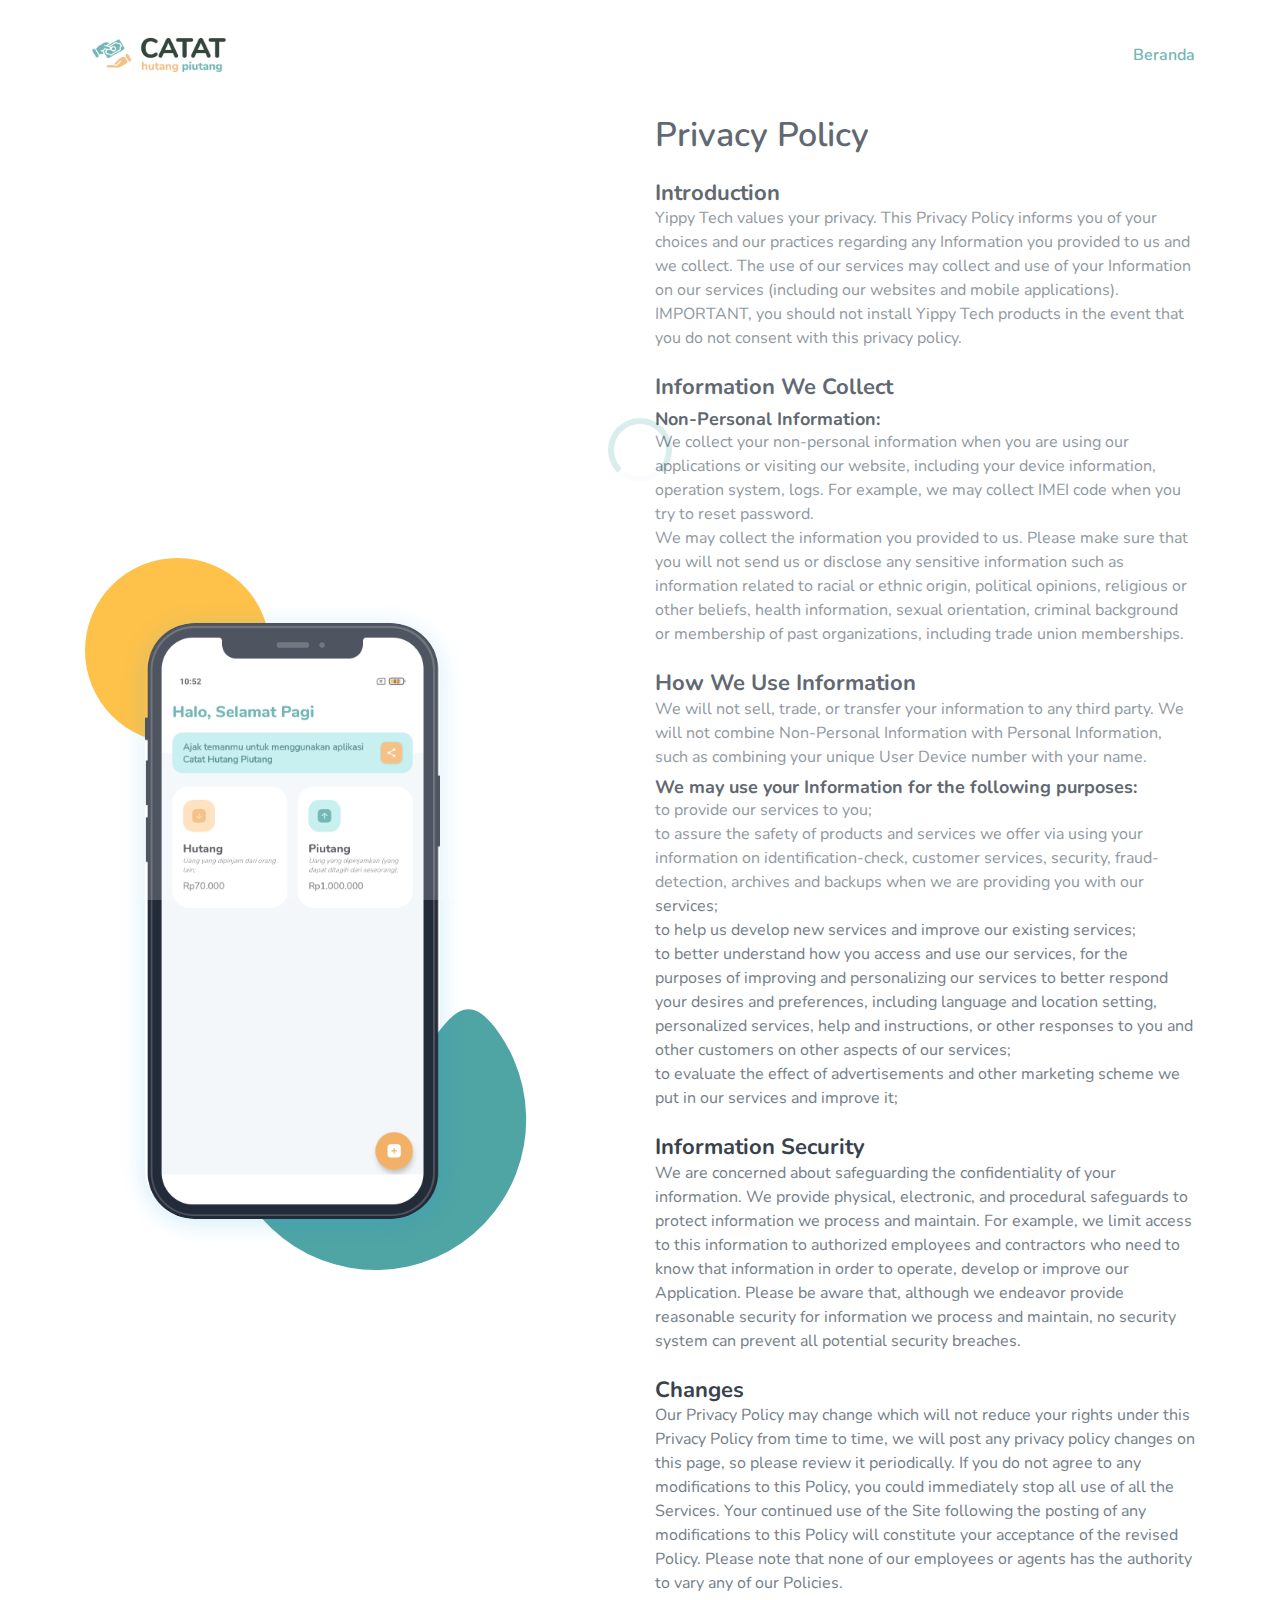
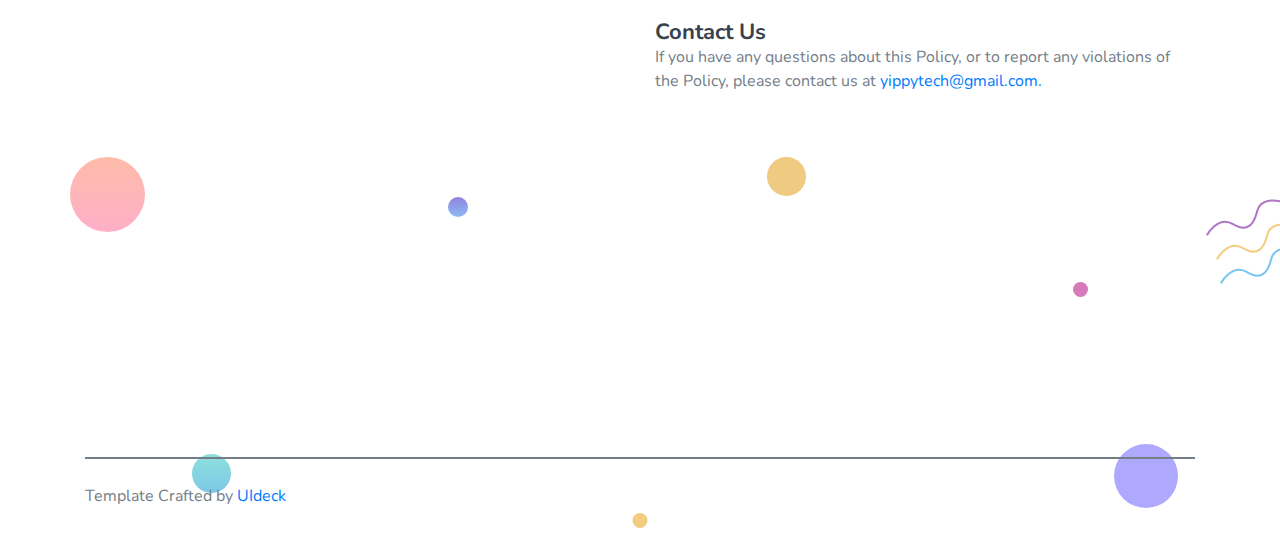
==== commit a85c552d: "update hyperlink" ====
--- a/privacy/index.html
+++ b/privacy/index.html
@@ -49,7 +49,7 @@
                             <div class="collapse navbar-collapse sub-menu-bar" id="navbarSupportedContent">
                                 <ul id="nav" class="navbar-nav ml-auto">
                                     <li class="nav-item active">
-                                        <a class="page-scroll" href="index.html">Beranda</a>
+                                        <a class="page-scroll" href="https://yippytech.github.io/debt">Beranda</a>
                                     </li>
                                 </ul>
                             </div>
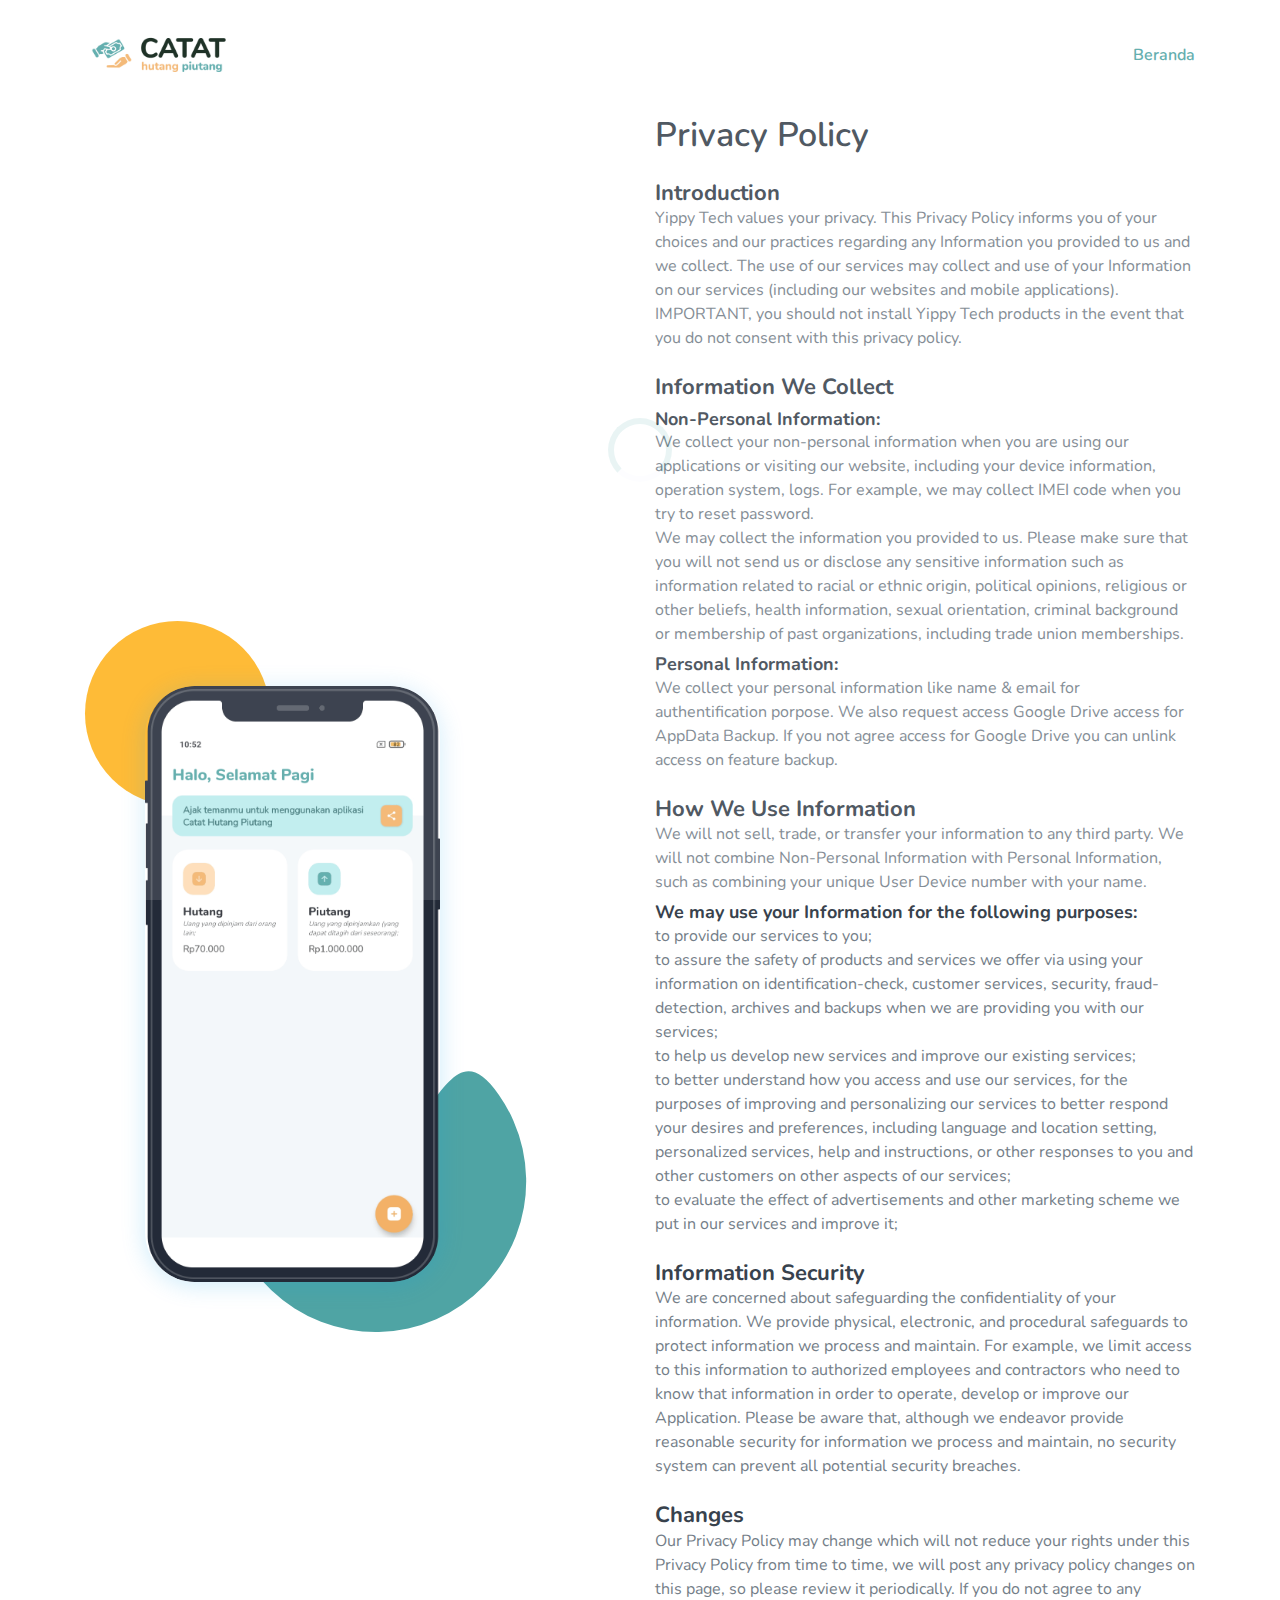
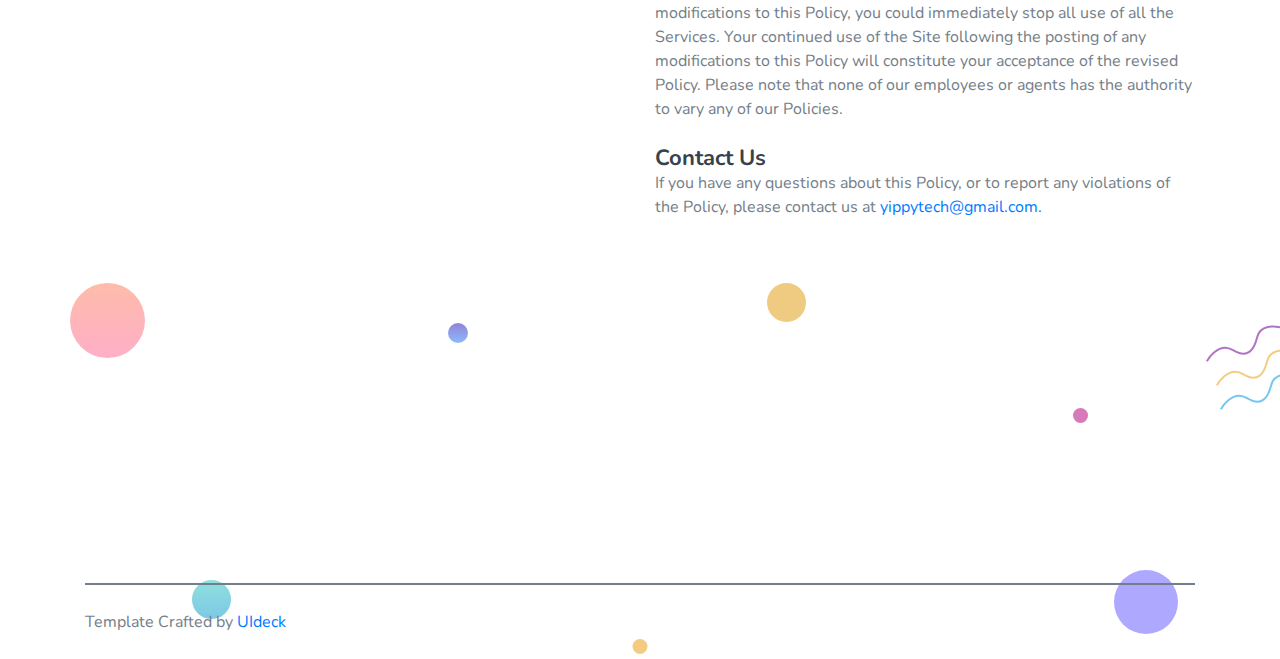
==== commit 79826c93: "update privacy policy" ====
--- a/privacy/index.html
+++ b/privacy/index.html
@@ -89,6 +89,8 @@
                             <h5 class="mt-2">Non-Personal Information:</h5>
                             <p>We collect your non-personal information when you are using our applications or visiting our website, including your device information, operation system, logs. For example, we may collect IMEI code when you try to reset password.</p>
                             <p>We may collect the information you provided to us. Please make sure that you will not send us or disclose any sensitive information such as information related to racial or ethnic origin, political opinions, religious or other beliefs, health information, sexual orientation, criminal background or membership of past organizations, including trade union memberships. </p>
+                            <h5 class="mt-2">Personal Information:</h5>
+                            <p>We collect your personal information like name & email for authentification porpose. We also request access Google Drive access for AppData Backup. If you not agree access for Google Drive you can unlink access on feature backup.</p>
                         </section>
                         
                         <section class="mb-4" id="item-1-3">
